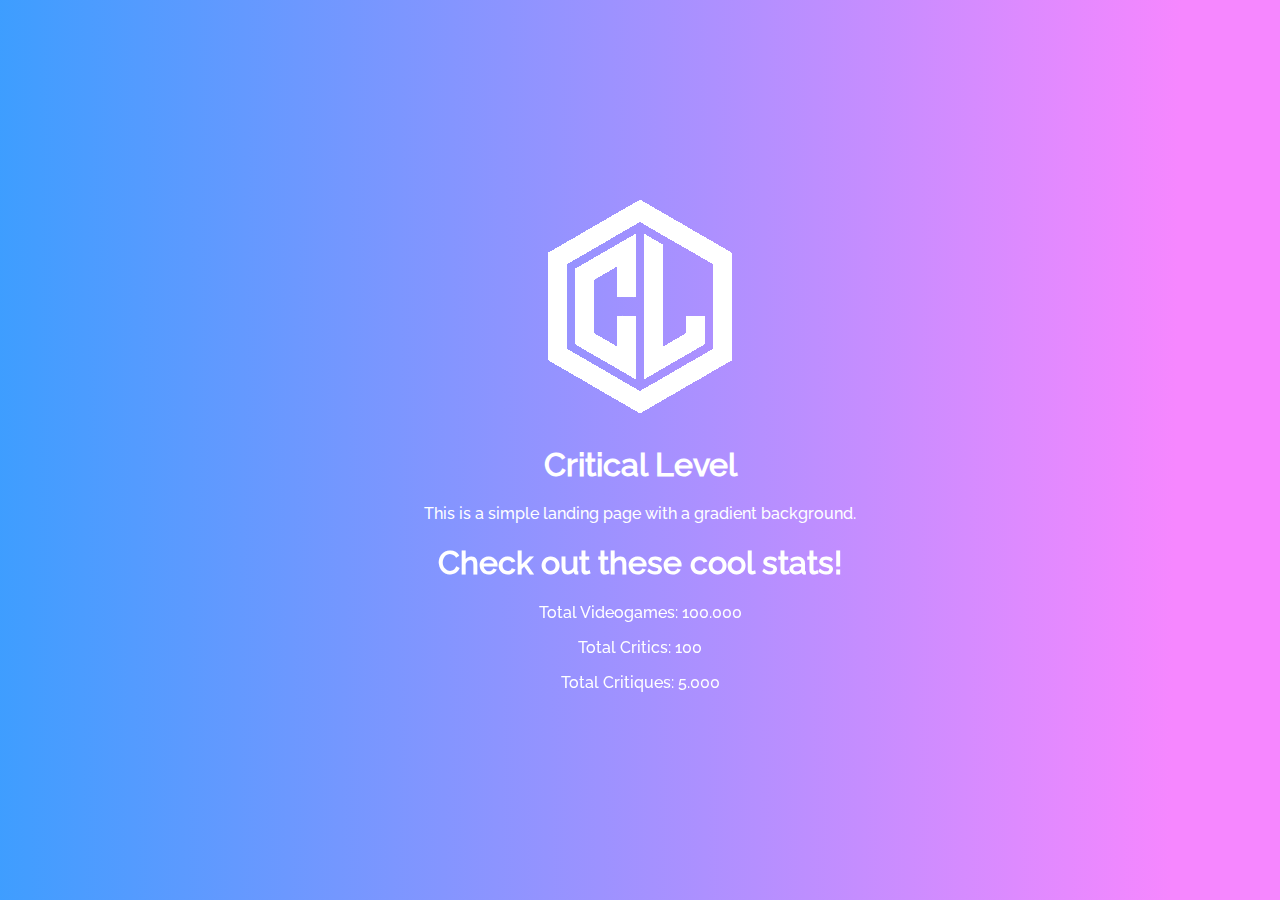
==== Project Files/index.html @ 3947723a "First Page Update" ====
<!doctype html>
<html lang="es">
  <head>
    <meta charset="UTF-8">
    <meta name="viewport" content="width=device-width, initial-scale=1.0">

    <!-- Fonts -->
    <link rel="stylesheet" href="CriticalLevel/css/fonts.css">

    <!-- Stylesheet-->
    <link rel="stylesheet" href="CriticalLevel/css/LandingPageStyle.css">

    <!-- Animate On Scroll Library -->
    <link rel="stylesheet" href="CriticalLevel/libraries/aos-master/dist/aos.css">
    <script src="CriticalLevel/libraries/aos-master/dist/aos.js"></script>
    
    <!-- Animate On Scroll Script -->
    <script src="CriticalLevel/js/AnimateOnScroll.js"></script>

    <title>Critical Level</title>
    <!-- Landing Page -->
  </head>
  <body>
    
    <div class="content">
      <div class="logoSlogan">
        <img src="CriticalLevel/media/CL_Logo_Blue_Hex/CL_Logo_HD_White.png" class="CL_Logo">
        <h1>Critical Level</h1>
        <p>This is a simple landing page with a gradient background.</p>
      </div>

      <div class="stats aos-init aos-animate" data-aos="fade-up">
        <h1> Check out these cool stats!</h1>
        <p> Total Videogames: 100.000 </p>
        <p> Total Critics: 100 </p>
        <p> Total Critiques: 5.000 </p>
      </div>
    </div>
    
  </body>
</html>

<!-- Special Thanks to: MZRevolver -->
---- Project Files/CriticalLevel/css/fonts.css ----
/* This css file contains the fonts config for the html files */

@font-face {
    font-family: 'Raleway';
    src: url('../fonts/Raleway/static/Raleway-Medium.ttf') format('woff');
    font-weight: normal;
    font-style: normal;
  }
---- Project Files/CriticalLevel/css/LandingPageStyle.css ----
body {
    margin: 0;
    padding: 0;
    font-family: 'Raleway', Arial, sans-serif;
    background: linear-gradient(90.6deg, rgb(59, 158, 255) -1.2%, rgb(246, 135, 255) 91.6%); /* Gradient taken from https://gradients.shecodes.io/gradients/29 */
    height: 100vh;
    display: flex;
    justify-content: center;
    align-items: center;
}

.logoSlogan {
    text-align: center;
    color: white;
}

.stats {
    text-align: center;
    color: white;
}


/* Animations / Transitions */
/* Logo Hover Animation */

.CL_Logo {
    transition: transform 0.5s ease; 
}
  
.CL_Logo:hover {
    transform: scale(0.9); 
}
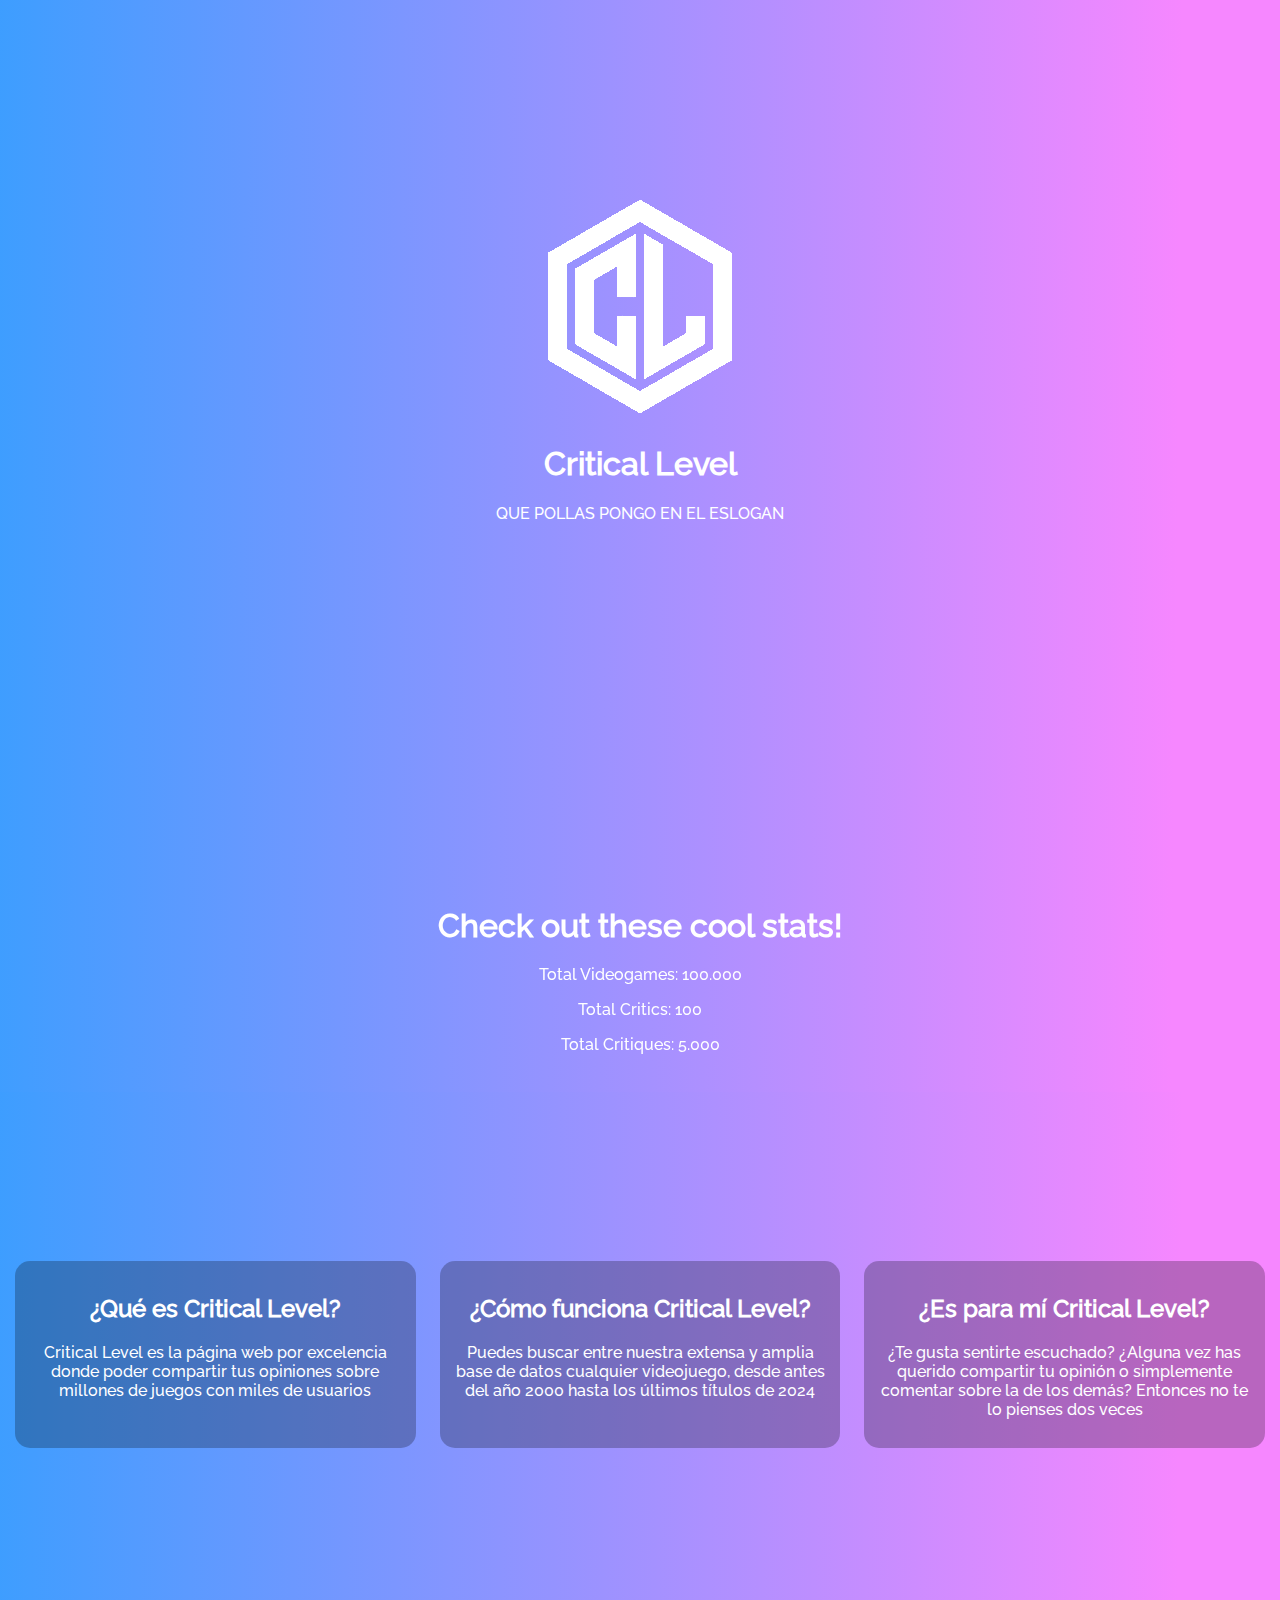
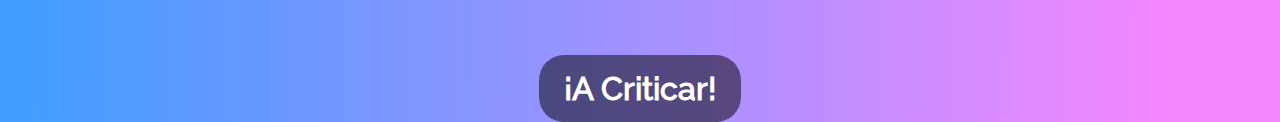
==== commit 480fd73e: "Plug" ====
--- a/Project Files/index.html
+++ b/Project Files/index.html
@@ -13,6 +13,10 @@
     <!-- Animate On Scroll Library -->
     <link rel="stylesheet" href="CriticalLevel/libraries/aos-master/dist/aos.css">
     <script src="CriticalLevel/libraries/aos-master/dist/aos.js"></script>
+
+    <!-- Animate On Scroll Library -->
+    <link  rel="stylesheet" href="https://unpkg.com/aos@2.3.1/dist/aos.css">
+    <script src="https://cdn.jsdelivr.net/npm/aos@2.3.4/dist/aos.js"></script>
     
     <!-- Animate On Scroll Script -->
     <script src="CriticalLevel/js/AnimateOnScroll.js"></script>
@@ -26,14 +30,35 @@
       <div class="logoSlogan">
         <img src="CriticalLevel/media/CL_Logo_Blue_Hex/CL_Logo_HD_White.png" class="CL_Logo">
         <h1>Critical Level</h1>
-        <p>This is a simple landing page with a gradient background.</p>
+        <p>QUE POLLAS PONGO EN EL ESLOGAN</p>
       </div>
 
-      <div class="stats aos-init aos-animate" data-aos="fade-up">
+      <div class="stats aos-init aos-animate" data-aos="fade-un" data-aos-duration="800">
         <h1> Check out these cool stats!</h1>
         <p> Total Videogames: 100.000 </p>
         <p> Total Critics: 100 </p>
         <p> Total Critiques: 5.000 </p>
+      </div>
+
+      <div class="board">
+        <div class="boardElement board1">
+          <h2>¿Qué es Critical Level?</h2>
+          <p> Critical Level es la página web por excelencia donde poder compartir tus opiniones sobre millones de juegos con miles de usuarios </p>
+        </div>
+
+        <div class="boardElement board2">
+          <h2>¿Cómo funciona Critical Level?</h2>
+          <p> Puedes buscar entre nuestra extensa y amplia base de datos cualquier videojuego, desde antes del año 2000 hasta los últimos títulos de 2024</p>
+        </div>
+
+        <div class="boardElement board3">
+          <h2>¿Es para mí Critical Level?</h2>
+          <p> ¿Te gusta sentirte escuchado? ¿Alguna vez has querido compartir tu opinión o simplemente comentar sobre la de los demás? Entonces no te lo pienses dos veces</p>
+        </div>
+      </div>
+
+      <div class="button">
+        <h1><a class="startButton" href="CriticalLevel/html/index.html">¡A Criticar!</a></h1>
       </div>
     </div>
     
--- a/Project Files/CriticalLevel/css/LandingPageStyle.css
+++ b/Project Files/CriticalLevel/css/LandingPageStyle.css
@@ -4,21 +4,83 @@
     font-family: 'Raleway', Arial, sans-serif;
     background: linear-gradient(90.6deg, rgb(59, 158, 255) -1.2%, rgb(246, 135, 255) 91.6%); /* Gradient taken from https://gradients.shecodes.io/gradients/29 */
     height: 100vh;
-    display: flex;
+    /* display: flex; */
     justify-content: center;
     align-items: center;
+    overflow-x: hidden;
 }
 
 .logoSlogan {
     text-align: center;
     color: white;
+    margin-top:15vw;
+    margin-bottom: 30vw;
 }
 
+/*Stats Section*/
 .stats {
     text-align: center;
     color: white;
+    margin-bottom: 15vw;
 }
 
+/* Board Section */
+.board{
+    text-align: center;
+    color: white;
+    padding: 15px;
+    display: flex;
+    justify-content: space-between;
+}
+
+.boardElement{
+    background-color:rgba(0, 0, 0, 0.250);
+    border-radius: 15px;
+    width: 30%;
+    padding: 1vw;
+    transition: transform 0.5s ease;
+}
+
+.boardElement:hover {
+    transform: scale(1.1);
+}
+
+.board1 {
+    order: 1; 
+}
+  
+.board2 {
+    order: 2; 
+}
+  
+.board3 {
+    order: 3; 
+}
+
+/* Button Section*/
+.button{
+    text-align: center;
+    margin:15vw;
+}
+
+.startButton {
+    display: inline-block;
+    background-color: rgba(0, 0, 0, 0.500);
+    color: white;
+    padding: 15px 25px;
+    text-align: center;
+    text-decoration: none;
+    border-radius: 25px;
+    border: none;
+    cursor: pointer;
+    transition: background-color 0.5s;
+    transition: color 0.5s;
+}
+
+.startButton:hover {
+    background-color: rgba(255, 255, 255, 0.5);
+    color: black;
+}
 
 /* Animations / Transitions */
 /* Logo Hover Animation */
@@ -29,4 +91,6 @@
   
 .CL_Logo:hover {
     transform: scale(0.9); 
-}  +}  
+
+/*Vertical Bar */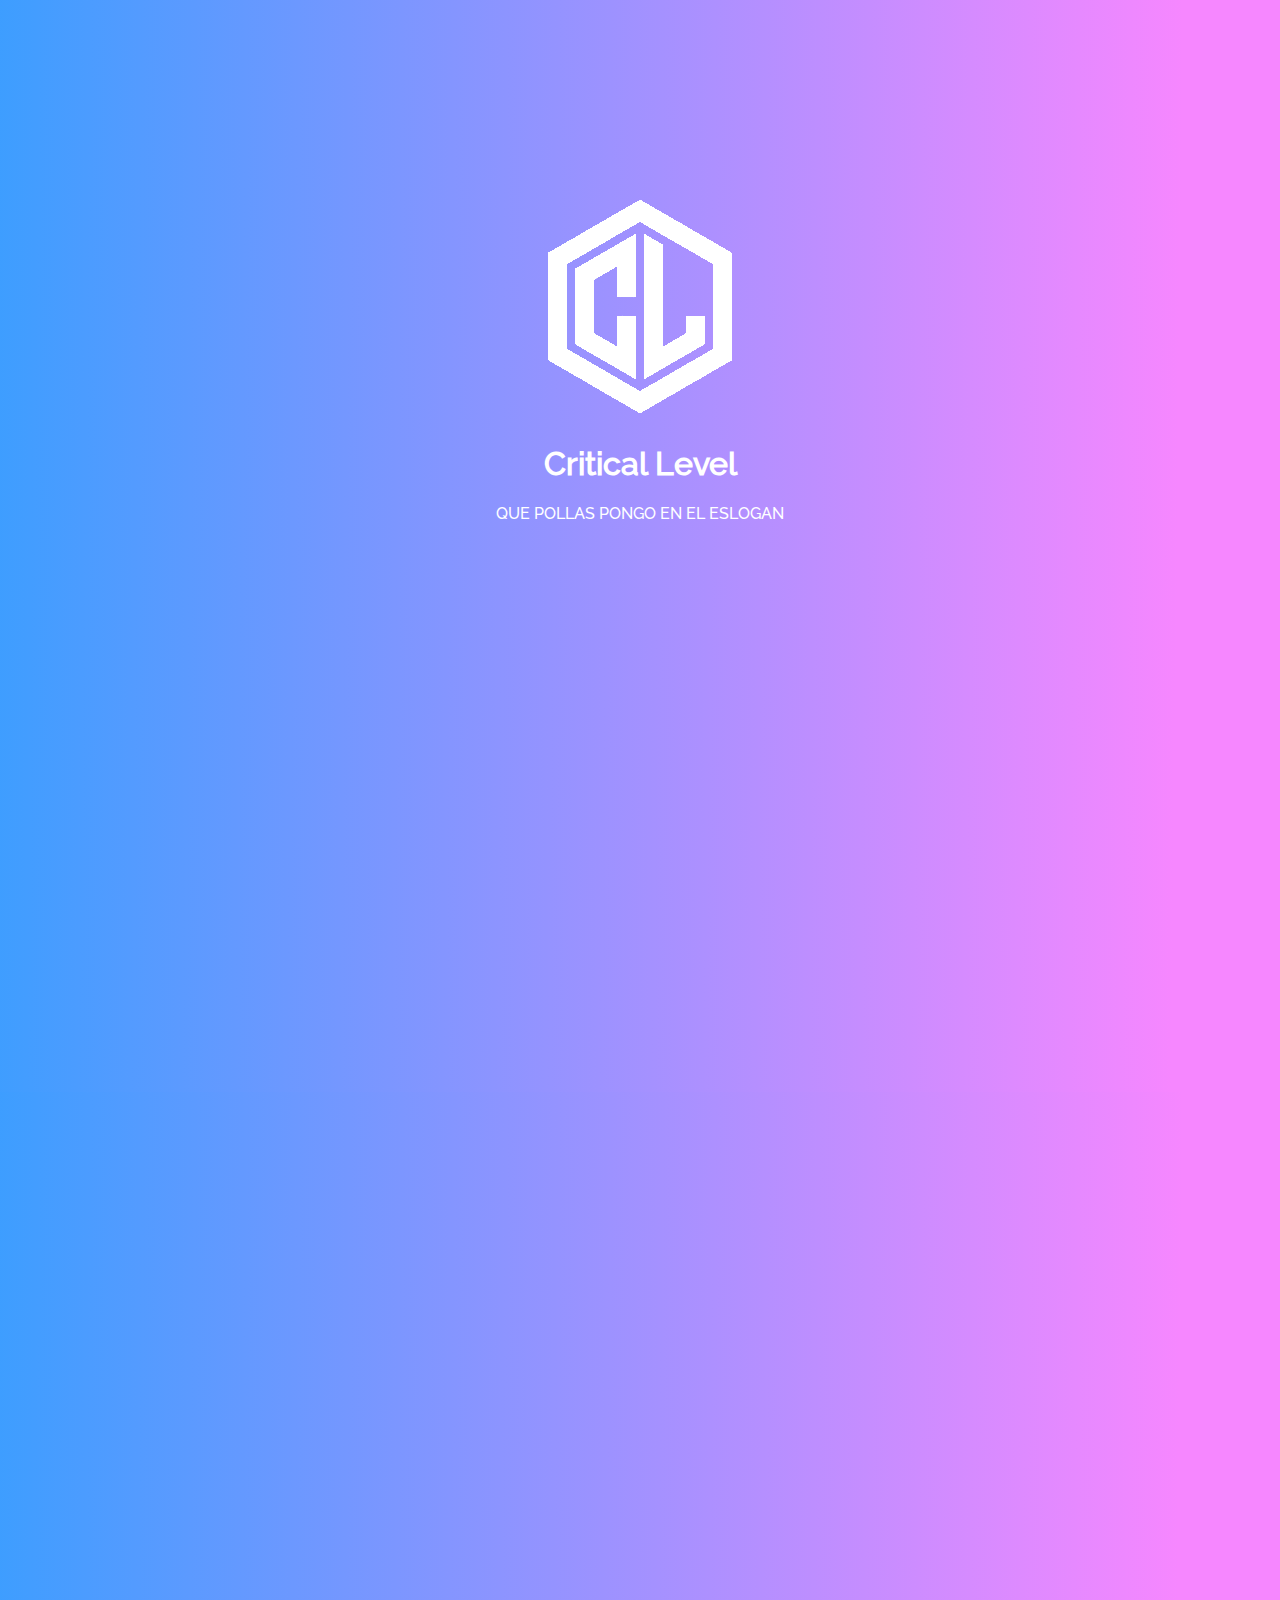
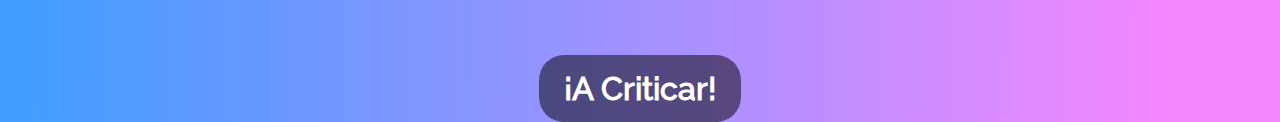
==== commit ecb49ecb: "Update index.html" ====
--- a/Project Files/index.html
+++ b/Project Files/index.html
@@ -21,8 +21,8 @@
     <!-- Animate On Scroll Script -->
     <script src="CriticalLevel/js/AnimateOnScroll.js"></script>
 
+    <!-- Landing Page -->
     <title>Critical Level</title>
-    <!-- Landing Page -->
   </head>
   <body>
     
@@ -33,7 +33,7 @@
         <p>QUE POLLAS PONGO EN EL ESLOGAN</p>
       </div>
 
-      <div class="stats aos-init aos-animate" data-aos="fade-un" data-aos-duration="800">
+      <div class="stats aos-init aos-animate" data-aos="fade-in" data-aos-duration="800">
         <h1> Check out these cool stats!</h1>
         <p> Total Videogames: 100.000 </p>
         <p> Total Critics: 100 </p>
@@ -41,17 +41,17 @@
       </div>
 
       <div class="board">
-        <div class="boardElement board1">
+        <div class="boardElement board1" data-aos="zoom-in">
           <h2>¿Qué es Critical Level?</h2>
           <p> Critical Level es la página web por excelencia donde poder compartir tus opiniones sobre millones de juegos con miles de usuarios </p>
         </div>
 
-        <div class="boardElement board2">
+        <div class="boardElement board2" data-aos="zoom-in">
           <h2>¿Cómo funciona Critical Level?</h2>
           <p> Puedes buscar entre nuestra extensa y amplia base de datos cualquier videojuego, desde antes del año 2000 hasta los últimos títulos de 2024</p>
         </div>
 
-        <div class="boardElement board3">
+        <div class="boardElement board3" data-aos="zoom-in">
           <h2>¿Es para mí Critical Level?</h2>
           <p> ¿Te gusta sentirte escuchado? ¿Alguna vez has querido compartir tu opinión o simplemente comentar sobre la de los demás? Entonces no te lo pienses dos veces</p>
         </div>
@@ -62,6 +62,9 @@
       </div>
     </div>
     
+    <script>
+      AOS.init({ duration: 1200 });
+    </script>
   </body>
 </html>
 
--- a/Project Files/CriticalLevel/css/fonts.css
+++ b/Project Files/CriticalLevel/css/fonts.css
@@ -5,5 +5,4 @@
     src: url('../fonts/Raleway/static/Raleway-Medium.ttf') format('woff');
     font-weight: normal;
     font-style: normal;
-  }
-  +  }--- a/Project Files/CriticalLevel/css/LandingPageStyle.css
+++ b/Project Files/CriticalLevel/css/LandingPageStyle.css
@@ -93,4 +93,6 @@
     transform: scale(0.9); 
 }  
 
-/*Vertical Bar */+.content{
+    margin-bottom: 50%;
+}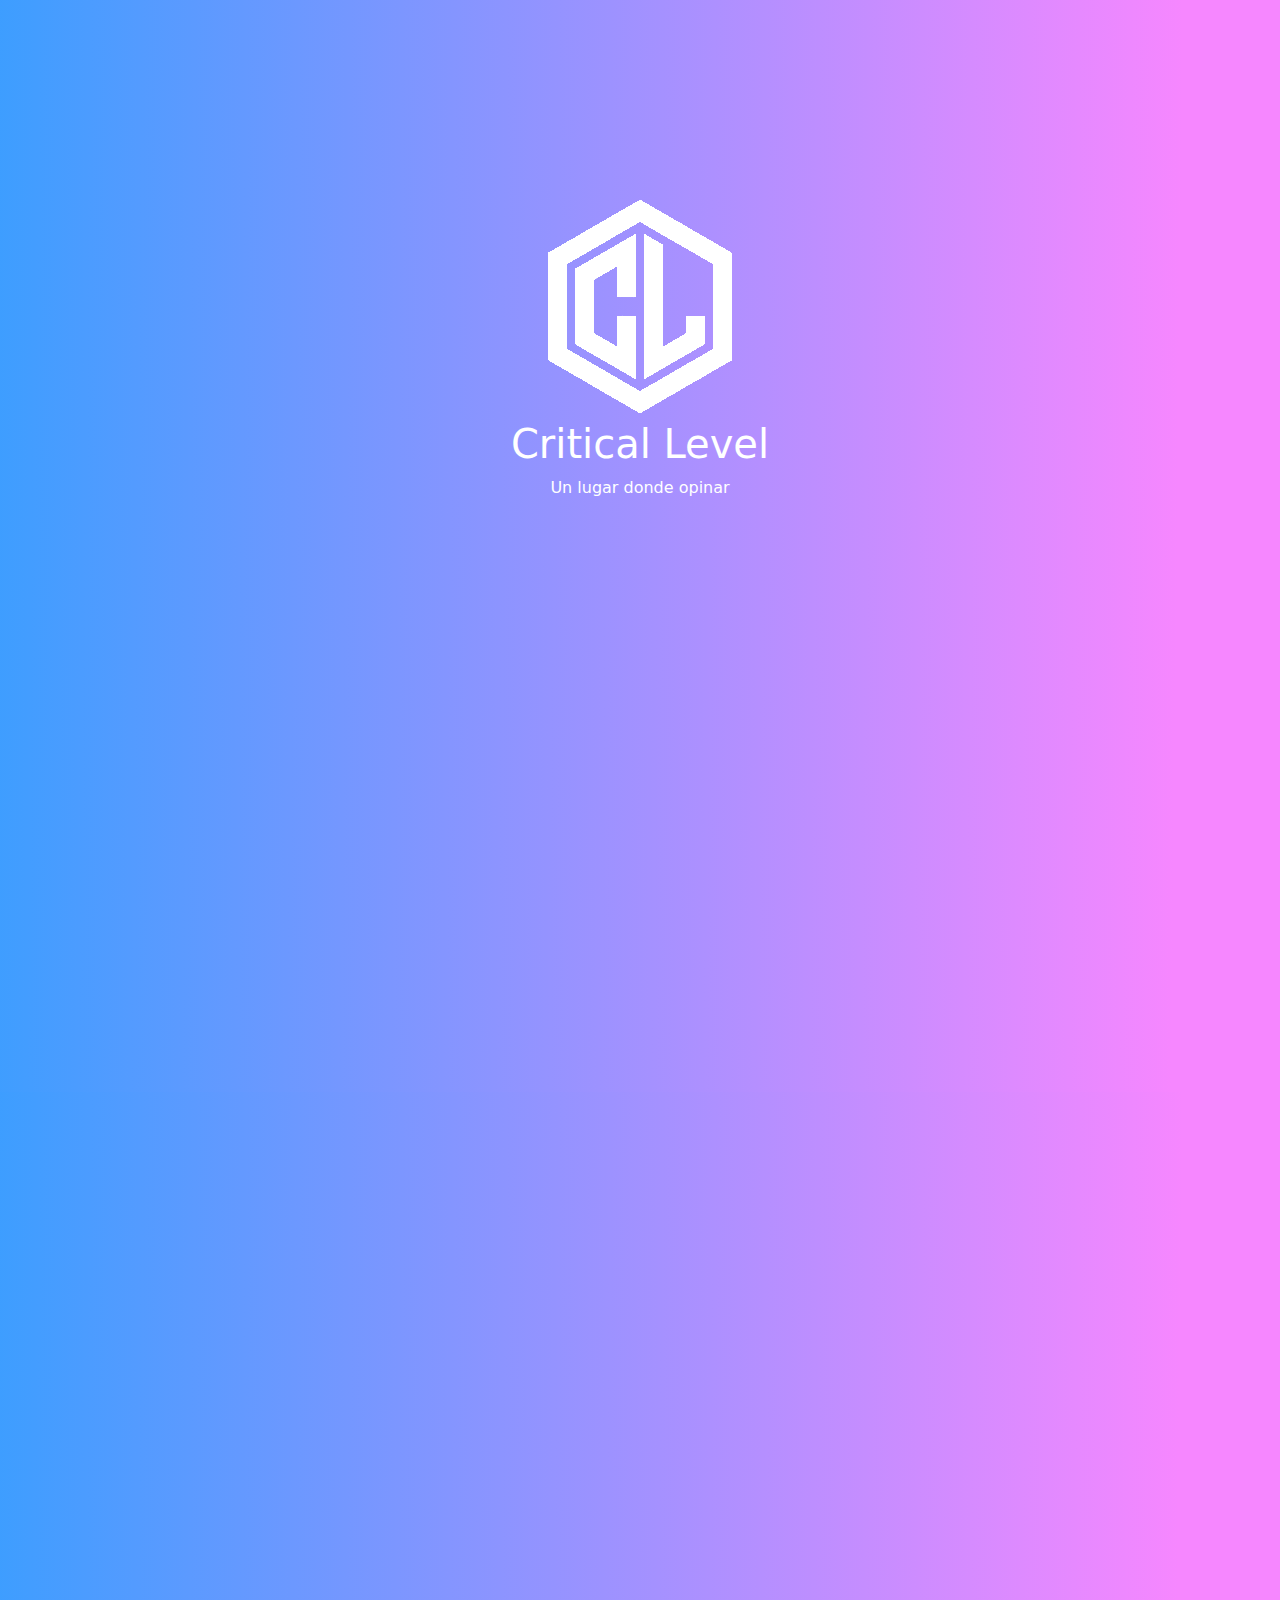
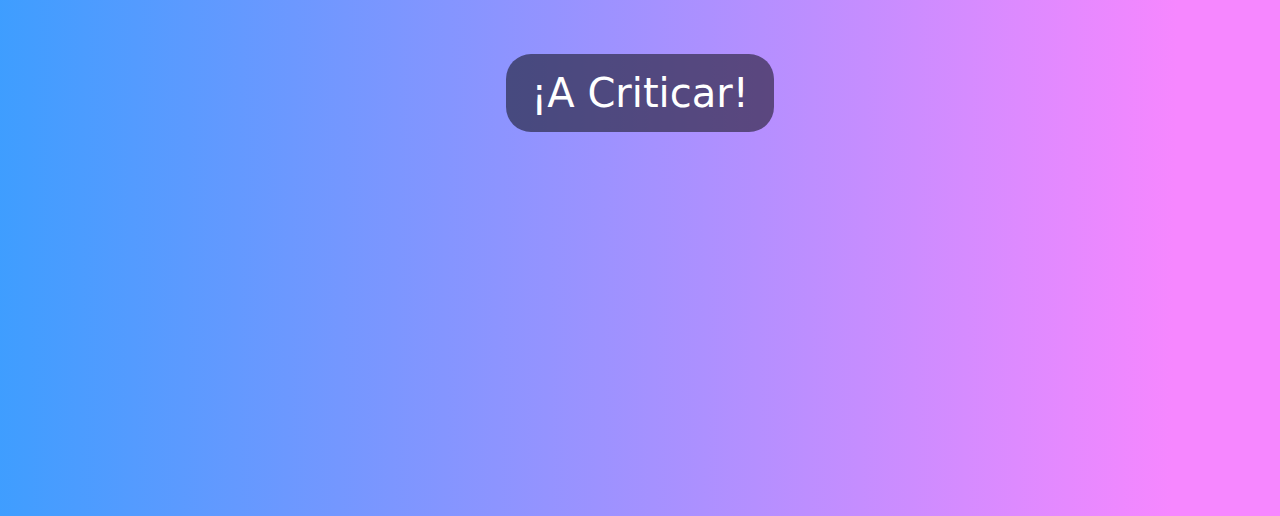
==== commit e4e7b125: "Landing Page done" ====
--- a/Project Files/index.html
+++ b/Project Files/index.html
@@ -3,6 +3,9 @@
   <head>
     <meta charset="UTF-8">
     <meta name="viewport" content="width=device-width, initial-scale=1.0">
+
+    <!-- Icon -->
+    <link rel="icon" type="image/x-icon" href="../media/CL_Logo_Blue_Hex/favicon.ico">
 
     <!-- Fonts -->
     <link rel="stylesheet" href="CriticalLevel/css/fonts.css">
@@ -21,44 +24,75 @@
     <!-- Animate On Scroll Script -->
     <script src="CriticalLevel/js/AnimateOnScroll.js"></script>
 
+    <!-- Bootstrap -->
+    <link href="CriticalLevel/libraries/bootstrap-5.3.3-dist/css/bootstrap.min.css" rel="stylesheet">
+     <script src="CriticalLevel/libraries/bootstrap-5.3.3-dist/js/bootstrap.min.js"></script>
+
     <!-- Landing Page -->
     <title>Critical Level</title>
   </head>
   <body>
     
+
     <div class="content">
       <div class="logoSlogan">
         <img src="CriticalLevel/media/CL_Logo_Blue_Hex/CL_Logo_HD_White.png" class="CL_Logo">
         <h1>Critical Level</h1>
-        <p>QUE POLLAS PONGO EN EL ESLOGAN</p>
+        <p>Un lugar donde opinar</p>
       </div>
 
       <div class="stats aos-init aos-animate" data-aos="fade-in" data-aos-duration="800">
-        <h1> Check out these cool stats!</h1>
-        <p> Total Videogames: 100.000 </p>
-        <p> Total Critics: 100 </p>
-        <p> Total Critiques: 5.000 </p>
+        <h1> Mira estas estadísticas!</h1>
+        <p> Videojuegos: 100.000 </p>
+        <p> Críticas: 100 </p>
+        <p> Usuarios: 5.000 </p>
       </div>
 
-      <div class="board">
-        <div class="boardElement board1" data-aos="zoom-in">
-          <h2>¿Qué es Critical Level?</h2>
-          <p> Critical Level es la página web por excelencia donde poder compartir tus opiniones sobre millones de juegos con miles de usuarios </p>
+      <div class="container">
+        <div class="row m-1 p1">
+          
+          <div class="col-md-4 col-sm-12 panelTexto" data-aos="fade-in">
+            <div class="contentPanel">
+              <h3>¿Qué es Critical Level?</h3>
+              <p> Critical Level es la página web por excelencia donde poder compartir tus opiniones sobre millones de juegos con miles de usuarios </p>
+            </div>
+          </div>
+    
+          <div class="col-md-4 col-sm-12 panelTexto" data-aos="fade-in">
+            <div class="contentPanel">
+              <h3>¿Cómo funciona la página?</h3>
+              <p> Puedes buscar entre nuestra extensa y amplia base de datos cualquier videojuego, desde antes del año 2000 hasta los últimos títulos de 2024</p>
+            </div>
+          </div>
+    
+          <div class="col-md-4 col-sm-12 panelTexto" data-aos="fade-in">
+            <div class="contentPanel">
+              <h3>¿Es para mí Critical Level?</h3>
+              <p> ¿Te gusta sentirte escuchado? ¿Alguna vez has querido compartir tu opinión o simplemente comentar sobre la de los demás? Entonces no te lo pienses dos veces</p>
+            </div>
+          </div>
+          
+          <!-- <div class="board">
+            <div class="boardElement board1 col-md-4 col-sm-12" data-aos="zoom-in">
+              <h2>¿Qué es Critical Level?</h2>
+              <p> Critical Level es la página web por excelencia donde poder compartir tus opiniones sobre millones de juegos con miles de usuarios </p>
+            </div>
+
+            <div class="boardElement board2 col-md-4 col-sm-12" data-aos="zoom-in">
+              <h2>¿Cómo funciona Critical Level?</h2>
+              <p> Puedes buscar entre nuestra extensa y amplia base de datos cualquier videojuego, desde antes del año 2000 hasta los últimos títulos de 2024</p>
+            </div>
+
+            <div class="boardElement board3 col-md-4 col-sm-12" data-aos="zoom-in">
+              <h2>¿Es para mí Critical Level?</h2>
+              <p> ¿Te gusta sentirte escuchado? ¿Alguna vez has querido compartir tu opinión o simplemente comentar sobre la de los demás? Entonces no te lo pienses dos veces</p>
+            </div>
+          </div> -->
+
         </div>
-
-        <div class="boardElement board2" data-aos="zoom-in">
-          <h2>¿Cómo funciona Critical Level?</h2>
-          <p> Puedes buscar entre nuestra extensa y amplia base de datos cualquier videojuego, desde antes del año 2000 hasta los últimos títulos de 2024</p>
-        </div>
-
-        <div class="boardElement board3" data-aos="zoom-in">
-          <h2>¿Es para mí Critical Level?</h2>
-          <p> ¿Te gusta sentirte escuchado? ¿Alguna vez has querido compartir tu opinión o simplemente comentar sobre la de los demás? Entonces no te lo pienses dos veces</p>
-        </div>
-      </div>
-
-      <div class="button">
-        <h1><a class="startButton" href="CriticalLevel/html/index.html">¡A Criticar!</a></h1>
+        <div class="button">
+          <h1><a class="startButton" href="CriticalLevel/html/index.html">¡A Criticar!</a></h1>
+        </div><br><br><br><br><br><br><br><br>
       </div>
     </div>
     
--- a/Project Files/CriticalLevel/css/LandingPageStyle.css
+++ b/Project Files/CriticalLevel/css/LandingPageStyle.css
@@ -25,7 +25,7 @@
 }
 
 /* Board Section */
-.board{
+/* .board{
     text-align: center;
     color: white;
     padding: 15px;
@@ -43,19 +43,7 @@
 
 .boardElement:hover {
     transform: scale(1.1);
-}
-
-.board1 {
-    order: 1; 
-}
-  
-.board2 {
-    order: 2; 
-}
-  
-.board3 {
-    order: 3; 
-}
+} */
 
 /* Button Section*/
 .button{
@@ -86,13 +74,32 @@
 /* Logo Hover Animation */
 
 .CL_Logo {
-    transition: transform 0.5s ease; 
+    transition: transform 0.5s ease;
+    /* animation: rotation 3s infinite linear;  */
 }
   
 .CL_Logo:hover {
     transform: scale(0.9); 
 }  
 
+/* @keyframes rotation {
+    0%, 100% {
+      transform: rotate(-5deg);
+    }
+    50% {
+      transform: rotate(5deg);
+    }
+  } */
+
 .content{
     margin-bottom: 50%;
+}
+
+.panelTexto{
+    text-align: justify;
+    color: white;
+}
+
+.contentPanel{
+     margin: 15px;
 }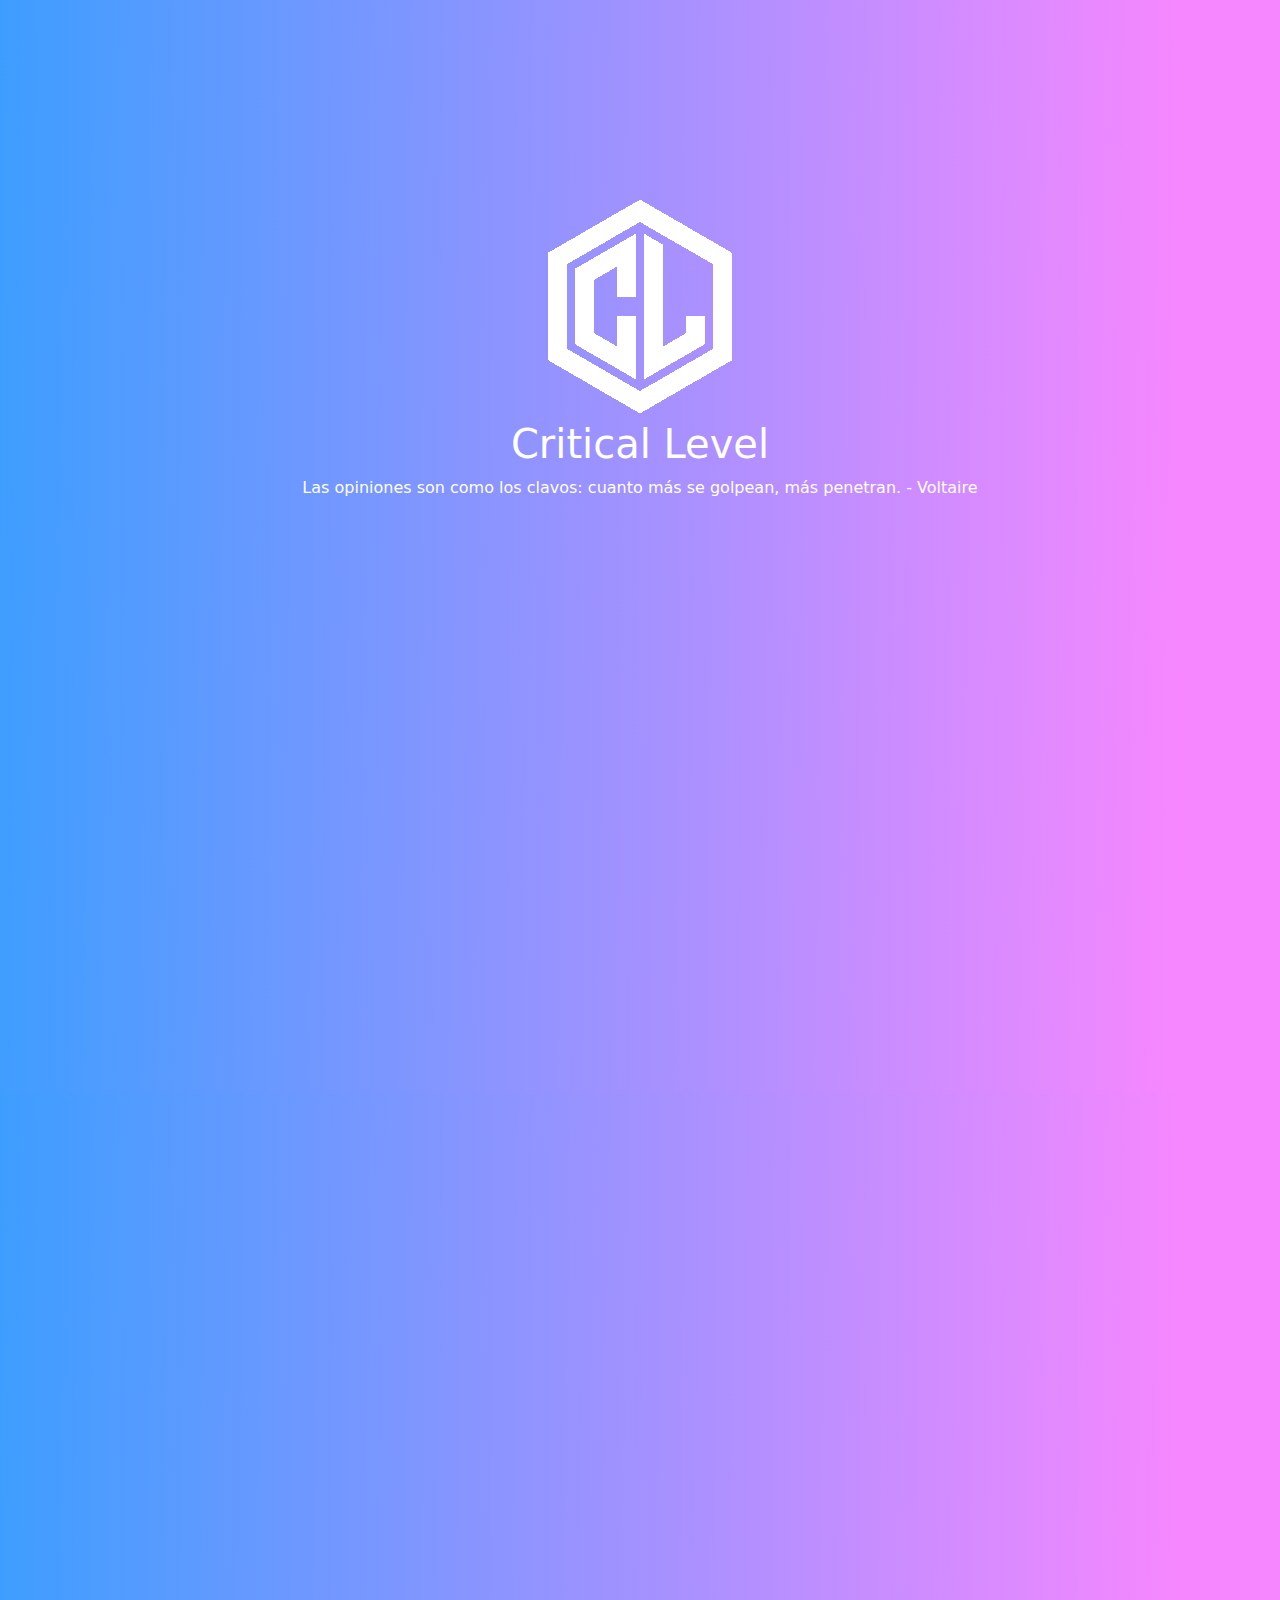
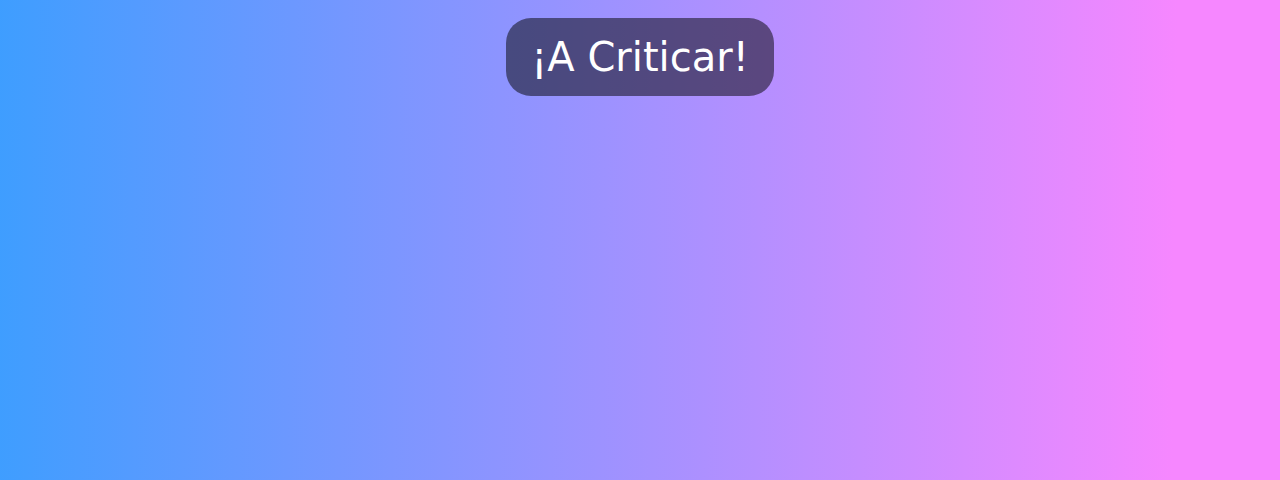
==== commit 8b88eb70: "Macro Update" ====
--- a/Project Files/index.html
+++ b/Project Files/index.html
@@ -20,14 +20,16 @@
     <!-- Animate On Scroll Library -->
     <link  rel="stylesheet" href="https://unpkg.com/aos@2.3.1/dist/aos.css">
     <script src="https://cdn.jsdelivr.net/npm/aos@2.3.4/dist/aos.js"></script>
-    
-    <!-- Animate On Scroll Script -->
-    <script src="CriticalLevel/js/AnimateOnScroll.js"></script>
+
+    <!-- JS -->
+    <script src="CriticalLevel/js/LandingPageScript.js"></script>
 
     <!-- Bootstrap -->
     <link href="CriticalLevel/libraries/bootstrap-5.3.3-dist/css/bootstrap.min.css" rel="stylesheet">
      <script src="CriticalLevel/libraries/bootstrap-5.3.3-dist/js/bootstrap.min.js"></script>
 
+
+     <link rel="stylesheet" href="https://cdn.jsdelivr.net/npm/bootstrap-icons@1.3.0/font/bootstrap-icons.css">
     <!-- Landing Page -->
     <title>Critical Level</title>
   </head>
@@ -38,14 +40,18 @@
       <div class="logoSlogan">
         <img src="CriticalLevel/media/CL_Logo_Blue_Hex/CL_Logo_HD_White.png" class="CL_Logo">
         <h1>Critical Level</h1>
-        <p>Un lugar donde opinar</p>
+        <p class="fraseOpinion">Un lugar donde opinar</p>
       </div>
 
       <div class="stats aos-init aos-animate" data-aos="fade-in" data-aos-duration="800">
-        <h1> Mira estas estadísticas!</h1>
-        <p> Videojuegos: 100.000 </p>
-        <p> Críticas: 100 </p>
-        <p> Usuarios: 5.000 </p>
+        <h1> ¡Mira estas estadísticas!</h1>
+        <div class="stats-container">
+          <p id="totalGames">Videojuegos: <span class="spinner-border spinner-border-sm" role="status" aria-hidden="true"></span></p>
+          <p id="totalGenres">Géneros Distintos: <span class="spinner-border spinner-border-sm" role="status" aria-hidden="true"></span></p>
+          <!-- <p id="totalPlatforms">Plataformas Totales: Cargando...</p> Platform sometines generates AJAX failure, thus, halting the code-->
+          <p> Críticas: 100 </p>
+          <p> Usuarios: 5.000 </p>
+        </div>
       </div>
 
       <div class="container">
@@ -72,26 +78,10 @@
             </div>
           </div>
           
-          <!-- <div class="board">
-            <div class="boardElement board1 col-md-4 col-sm-12" data-aos="zoom-in">
-              <h2>¿Qué es Critical Level?</h2>
-              <p> Critical Level es la página web por excelencia donde poder compartir tus opiniones sobre millones de juegos con miles de usuarios </p>
-            </div>
-
-            <div class="boardElement board2 col-md-4 col-sm-12" data-aos="zoom-in">
-              <h2>¿Cómo funciona Critical Level?</h2>
-              <p> Puedes buscar entre nuestra extensa y amplia base de datos cualquier videojuego, desde antes del año 2000 hasta los últimos títulos de 2024</p>
-            </div>
-
-            <div class="boardElement board3 col-md-4 col-sm-12" data-aos="zoom-in">
-              <h2>¿Es para mí Critical Level?</h2>
-              <p> ¿Te gusta sentirte escuchado? ¿Alguna vez has querido compartir tu opinión o simplemente comentar sobre la de los demás? Entonces no te lo pienses dos veces</p>
-            </div>
-          </div> -->
 
         </div>
         <div class="button">
-          <h1><a class="startButton" href="CriticalLevel/html/index.html">¡A Criticar!</a></h1>
+          <h1><a class="startButton" href="CriticalLevel/html/index.php">¡A Criticar!</a></h1>
         </div><br><br><br><br><br><br><br><br>
       </div>
     </div>
--- a/Project Files/CriticalLevel/css/LandingPageStyle.css
+++ b/Project Files/CriticalLevel/css/LandingPageStyle.css
@@ -23,6 +23,44 @@
     color: white;
     margin-bottom: 15vw;
 }
+
+.stats-container {
+  display: flex;
+  justify-content: space-around;
+  align-items: center;
+  flex-wrap: wrap;
+  margin-top: 20px;
+}
+
+.stats-container p {
+  font-size: 1.5em; 
+  margin: 10px 20px; 
+  text-align: center; 
+  flex: 1;
+  min-width: 150px; 
+  font-weight: bold;
+}
+
+/* .stats-container p:first-child {
+  color: #1e90ff; 
+}
+
+.stats-container p:nth-child(2) {
+  color: #32cd32;
+}
+
+.stats-container p:nth-child(3) {
+  color: #ff6347; 
+}
+
+.stats-container p:nth-child(4) {
+  color: #ffa500; 
+}
+
+.stats-container p:nth-child(5) {
+  color: #9370db; 
+} */
+
 
 /* Board Section */
 /* .board{
@@ -92,7 +130,7 @@
   } */
 
 .content{
-    margin-bottom: 50%;
+    margin-bottom: 1%;
 }
 
 .panelTexto{
@@ -102,4 +140,4 @@
 
 .contentPanel{
      margin: 15px;
-}+}
